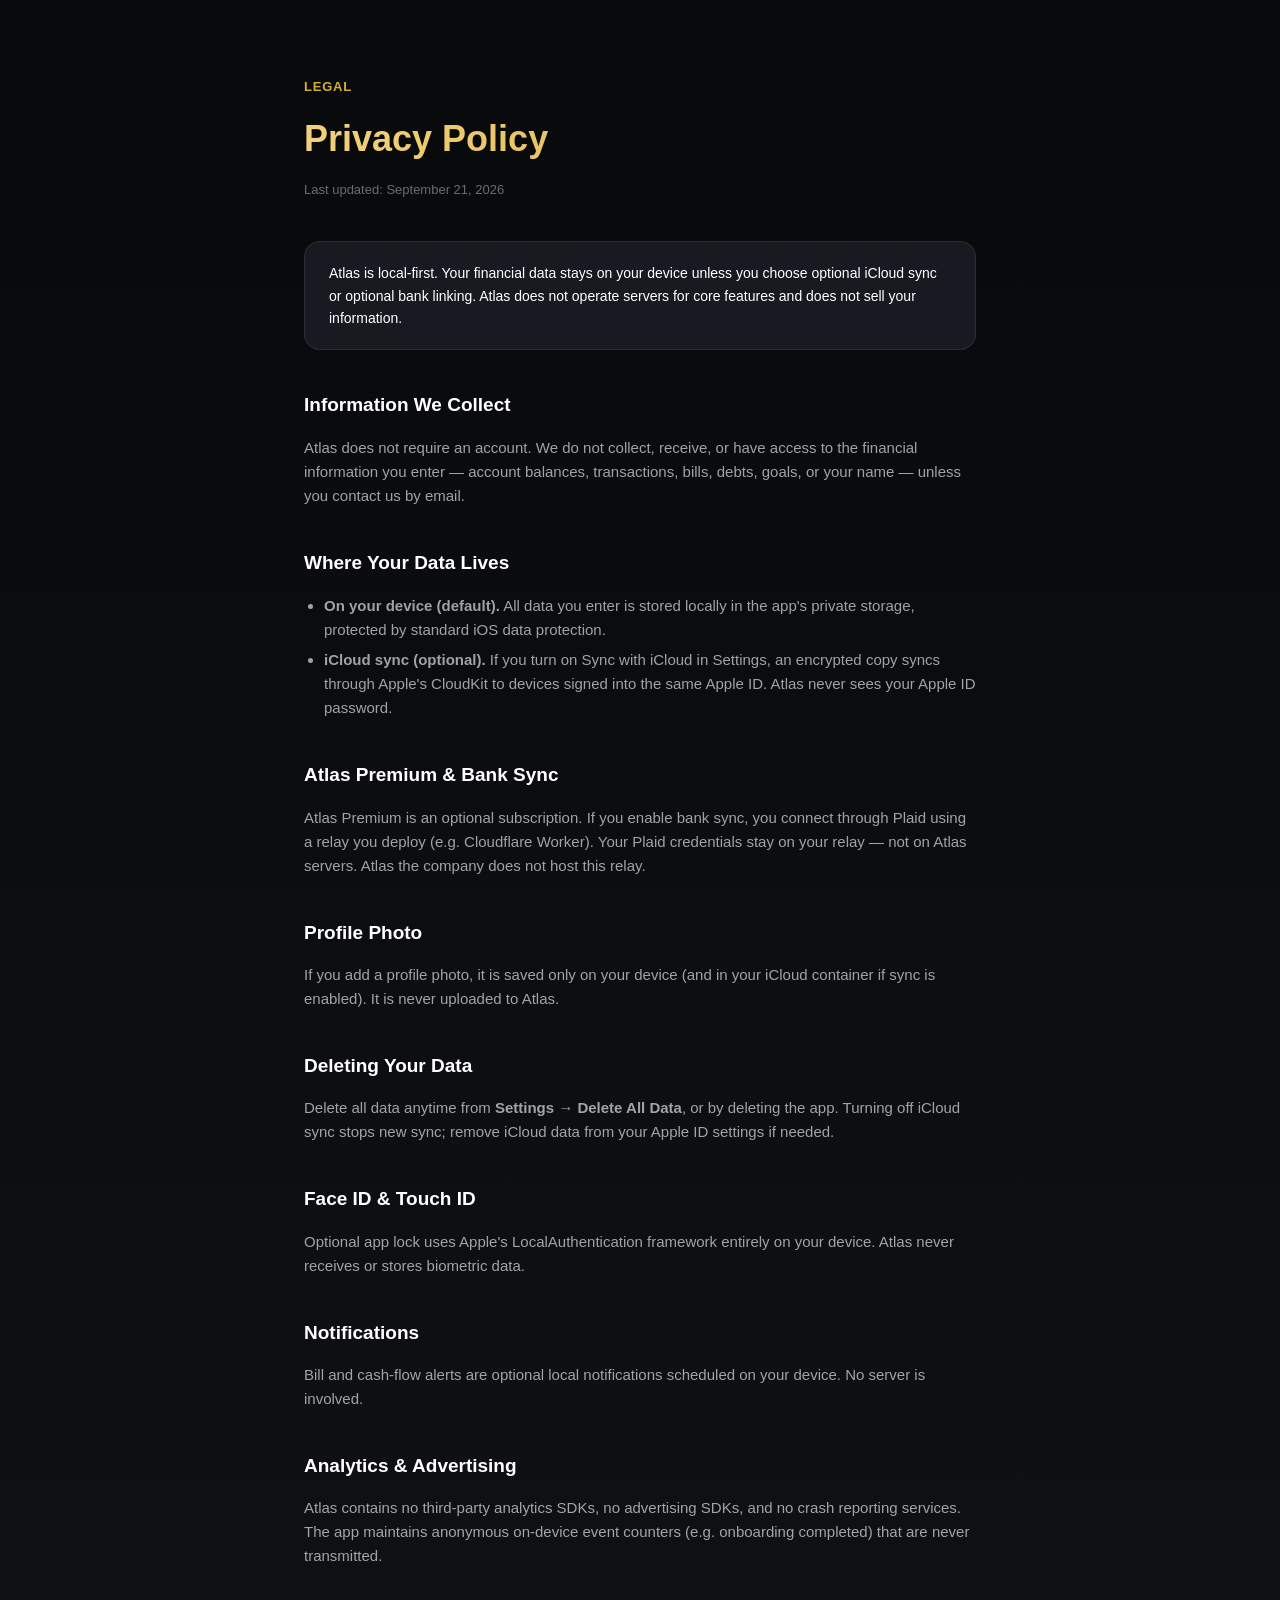
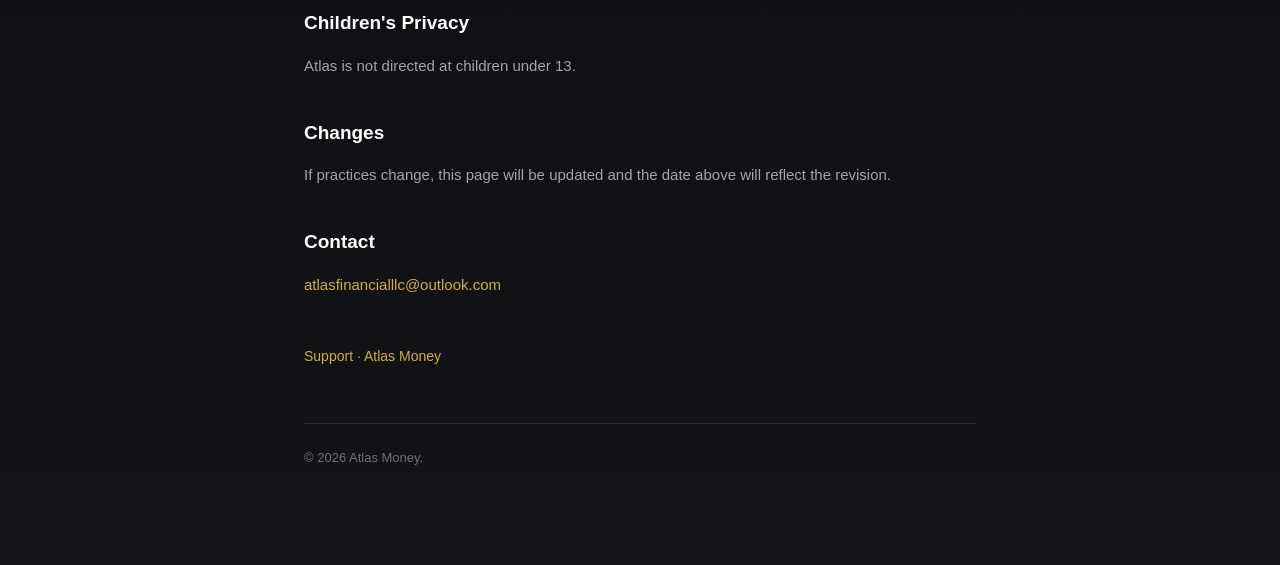
==== docs/privacy.html @ 6d49db66 "Add privacy policy and support pages" ====
<!DOCTYPE html>
<html lang="en">
<head>
<meta charset="UTF-8">
<meta name="viewport" content="width=device-width, initial-scale=1.0">
<title>Privacy Policy | Atlas Money</title>
<meta name="description" content="Privacy Policy for the Atlas Money personal finance app.">
<link rel="stylesheet" href="styles.css">
</head>
<body>
<div class="wrap">
  <p class="eyebrow">Legal</p>
  <h1>Privacy Policy</h1>
  <p class="updated">Last updated: September 21, 2026</p>

  <div class="card">
    <p>Atlas is local-first. Your financial data stays on your device unless you choose optional iCloud sync or optional bank linking. Atlas does not operate servers for core features and does not sell your information.</p>
  </div>

  <h2>Information We Collect</h2>
  <p>Atlas does not require an account. We do not collect, receive, or have access to the financial information you enter — account balances, transactions, bills, debts, goals, or your name — unless you contact us by email.</p>

  <h2>Where Your Data Lives</h2>
  <ul>
    <li><strong>On your device (default).</strong> All data you enter is stored locally in the app's private storage, protected by standard iOS data protection.</li>
    <li><strong>iCloud sync (optional).</strong> If you turn on Sync with iCloud in Settings, an encrypted copy syncs through Apple's CloudKit to devices signed into the same Apple ID. Atlas never sees your Apple ID password.</li>
  </ul>

  <h2>Atlas Premium &amp; Bank Sync</h2>
  <p>Atlas Premium is an optional subscription. If you enable bank sync, you connect through Plaid using a relay you deploy (e.g. Cloudflare Worker). Your Plaid credentials stay on your relay — not on Atlas servers. Atlas the company does not host this relay.</p>

  <h2>Profile Photo</h2>
  <p>If you add a profile photo, it is saved only on your device (and in your iCloud container if sync is enabled). It is never uploaded to Atlas.</p>

  <h2>Deleting Your Data</h2>
  <p>Delete all data anytime from <strong>Settings → Delete All Data</strong>, or by deleting the app. Turning off iCloud sync stops new sync; remove iCloud data from your Apple ID settings if needed.</p>

  <h2>Face ID &amp; Touch ID</h2>
  <p>Optional app lock uses Apple's LocalAuthentication framework entirely on your device. Atlas never receives or stores biometric data.</p>

  <h2>Notifications</h2>
  <p>Bill and cash-flow alerts are optional local notifications scheduled on your device. No server is involved.</p>

  <h2>Analytics &amp; Advertising</h2>
  <p>Atlas contains no third-party analytics SDKs, no advertising SDKs, and no crash reporting services. The app maintains anonymous on-device event counters (e.g. onboarding completed) that are never transmitted.</p>

  <h2>Children's Privacy</h2>
  <p>Atlas is not directed at children under 13.</p>

  <h2>Changes</h2>
  <p>If practices change, this page will be updated and the date above will reflect the revision.</p>

  <h2>Contact</h2>
  <p><a href="mailto:atlasfinancialllc@outlook.com">atlasfinancialllc@outlook.com</a></p>

  <p class="nav-links"><a href="support.html">Support</a> · <a href="index.html">Atlas Money</a></p>

  <footer>
    &copy; 2026 Atlas Money.
  </footer>
</div>
</body>
</html>
---- docs/styles.css ----
:root {
  --bg-top: #08090B;
  --bg-bottom: #111317;
  --surface: #171A20;
  --hairline: rgba(255,255,255,0.09);
  --gold: #D4AF37;
  --gold-light: #F3D17C;
  --text-primary: #FFFFFF;
  --text-secondary: rgba(255,255,255,0.62);
  --text-tertiary: rgba(255,255,255,0.40);
}
* { box-sizing: border-box; }
body {
  margin: 0;
  font-family: -apple-system, BlinkMacSystemFont, "Segoe UI", Helvetica, Arial, sans-serif;
  background: linear-gradient(180deg, var(--bg-top), var(--bg-bottom));
  color: var(--text-primary);
  line-height: 1.6;
  min-height: 100vh;
}
.wrap { max-width: 720px; margin: 0 auto; padding: 64px 24px 96px; }
.eyebrow {
  display: inline-block;
  font-size: 13px;
  font-weight: 600;
  letter-spacing: 0.06em;
  text-transform: uppercase;
  color: var(--gold);
  margin-bottom: 12px;
}
h1 {
  font-size: 36px;
  font-weight: 700;
  margin: 0 0 8px;
  background: linear-gradient(90deg, var(--gold-light), var(--gold));
  -webkit-background-clip: text;
  background-clip: text;
  -webkit-text-fill-color: transparent;
}
.updated { color: var(--text-tertiary); font-size: 13px; margin-bottom: 40px; }
h2 {
  font-size: 19px;
  font-weight: 600;
  margin: 40px 0 12px;
  color: var(--text-primary);
}
p, li { color: var(--text-secondary); font-size: 15px; }
ul { padding-left: 20px; }
li { margin-bottom: 6px; }
.card {
  background: var(--surface);
  border: 1px solid var(--hairline);
  border-radius: 16px;
  padding: 20px 24px;
  margin: 24px 0;
}
.card p { margin: 0; color: var(--text-primary); font-size: 14px; }
a { color: var(--gold); text-decoration: none; }
a:hover { text-decoration: underline; }
.nav-links { margin-top: 48px; font-size: 14px; }
footer {
  margin-top: 56px;
  padding-top: 24px;
  border-top: 1px solid var(--hairline);
  color: var(--text-tertiary);
  font-size: 13px;
}
.hero-sub {
  color: var(--text-secondary);
  font-size: 17px;
  margin: 0 0 32px;
  max-width: 520px;
}
.link-grid {
  display: grid;
  gap: 12px;
  margin-top: 24px;
}
.link-card {
  display: block;
  background: var(--surface);
  border: 1px solid var(--hairline);
  border-radius: 16px;
  padding: 18px 20px;
  color: var(--text-primary);
  text-decoration: none;
}
.link-card:hover {
  border-color: rgba(212, 175, 55, 0.35);
  text-decoration: none;
}
.link-card span {
  display: block;
  color: var(--text-tertiary);
  font-size: 13px;
  margin-top: 4px;
}
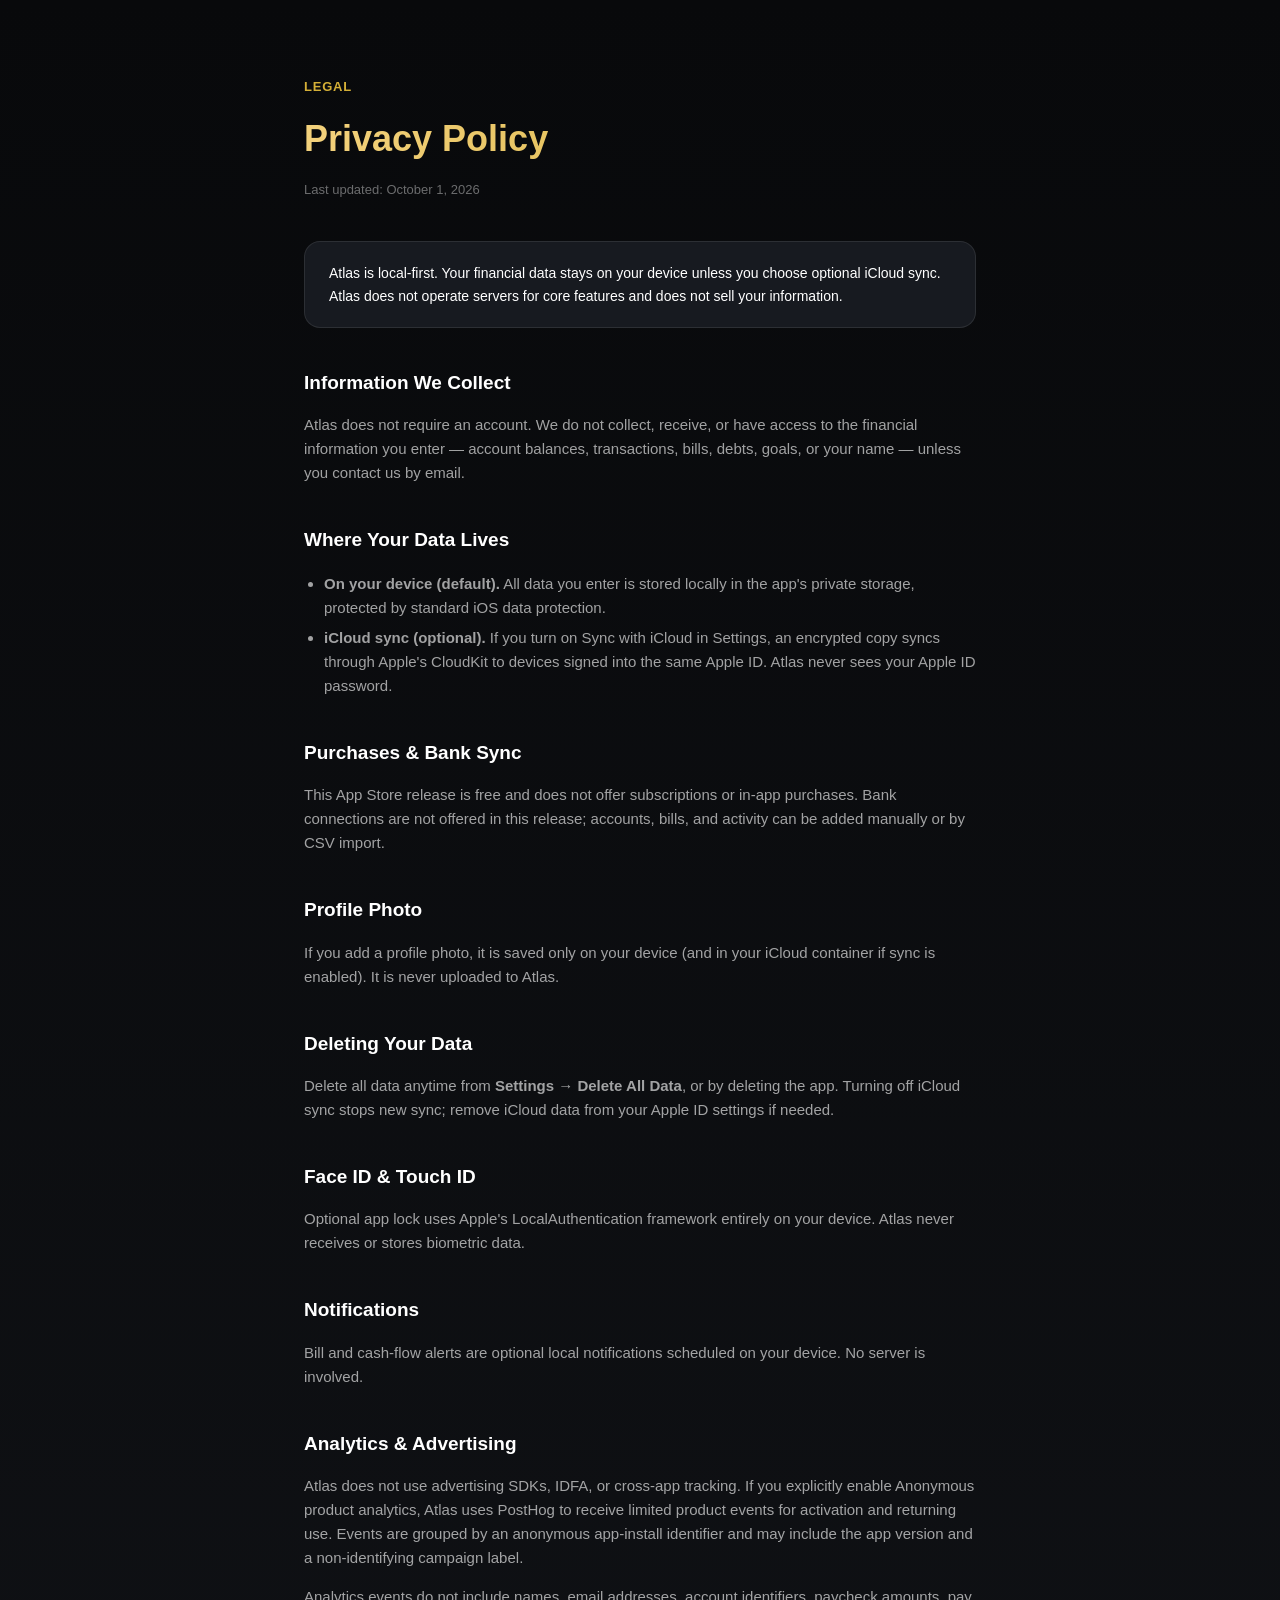
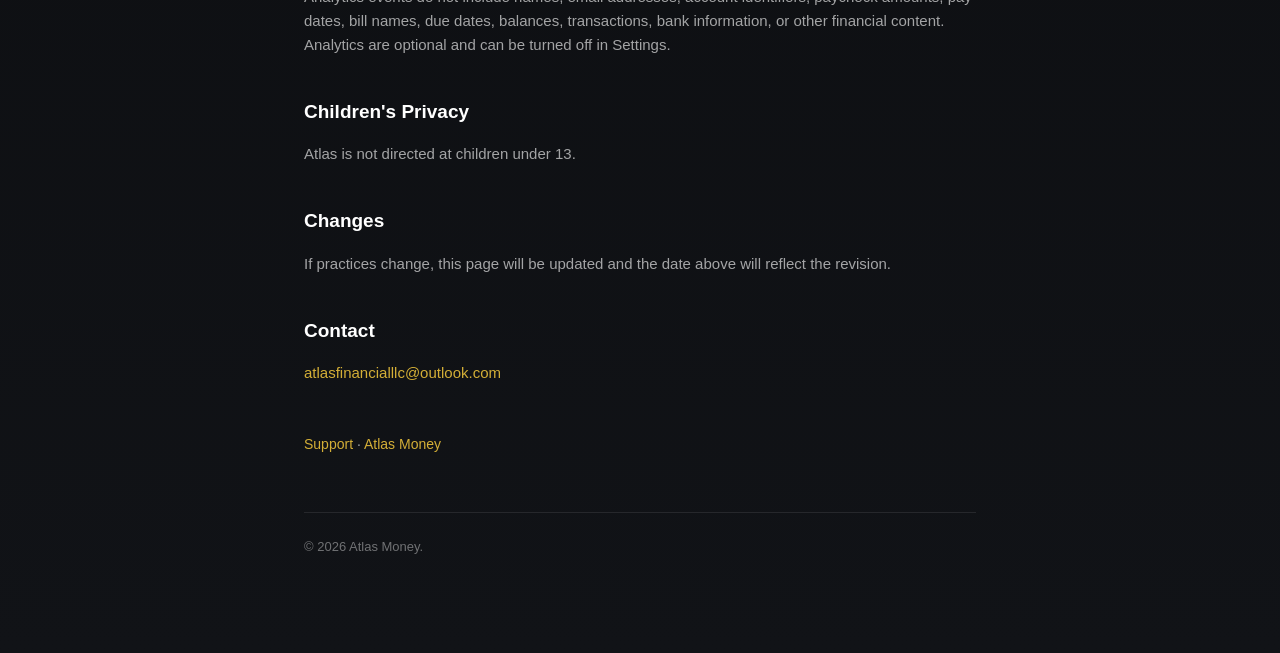
==== commit e1b07c77: "Update free release privacy and support pages Co-authored-by: Cursor <cursoragent@cursor.com>" ====
--- a/docs/privacy.html
+++ b/docs/privacy.html
@@ -11,10 +11,10 @@
 <div class="wrap">
   <p class="eyebrow">Legal</p>
   <h1>Privacy Policy</h1>
-  <p class="updated">Last updated: September 21, 2026</p>
+  <p class="updated">Last updated: October 1, 2026</p>
 
   <div class="card">
-    <p>Atlas is local-first. Your financial data stays on your device unless you choose optional iCloud sync or optional bank linking. Atlas does not operate servers for core features and does not sell your information.</p>
+    <p>Atlas is local-first. Your financial data stays on your device unless you choose optional iCloud sync. Atlas does not operate servers for core features and does not sell your information.</p>
   </div>
 
   <h2>Information We Collect</h2>
@@ -26,8 +26,8 @@
     <li><strong>iCloud sync (optional).</strong> If you turn on Sync with iCloud in Settings, an encrypted copy syncs through Apple's CloudKit to devices signed into the same Apple ID. Atlas never sees your Apple ID password.</li>
   </ul>
 
-  <h2>Atlas Premium &amp; Bank Sync</h2>
-  <p>Atlas Premium is an optional subscription. If you enable bank sync, you connect through Plaid using a relay you deploy (e.g. Cloudflare Worker). Your Plaid credentials stay on your relay — not on Atlas servers. Atlas the company does not host this relay.</p>
+  <h2>Purchases &amp; Bank Sync</h2>
+  <p>This App Store release is free and does not offer subscriptions or in-app purchases. Bank connections are not offered in this release; accounts, bills, and activity can be added manually or by CSV import.</p>
 
   <h2>Profile Photo</h2>
   <p>If you add a profile photo, it is saved only on your device (and in your iCloud container if sync is enabled). It is never uploaded to Atlas.</p>
@@ -42,7 +42,8 @@
   <p>Bill and cash-flow alerts are optional local notifications scheduled on your device. No server is involved.</p>
 
   <h2>Analytics &amp; Advertising</h2>
-  <p>Atlas contains no third-party analytics SDKs, no advertising SDKs, and no crash reporting services. The app maintains anonymous on-device event counters (e.g. onboarding completed) that are never transmitted.</p>
+  <p>Atlas does not use advertising SDKs, IDFA, or cross-app tracking. If you explicitly enable Anonymous product analytics, Atlas uses PostHog to receive limited product events for activation and returning use. Events are grouped by an anonymous app-install identifier and may include the app version and a non-identifying campaign label.</p>
+  <p>Analytics events do not include names, email addresses, account identifiers, paycheck amounts, pay dates, bill names, due dates, balances, transactions, bank information, or other financial content. Analytics are optional and can be turned off in Settings.</p>
 
   <h2>Children's Privacy</h2>
   <p>Atlas is not directed at children under 13.</p>
